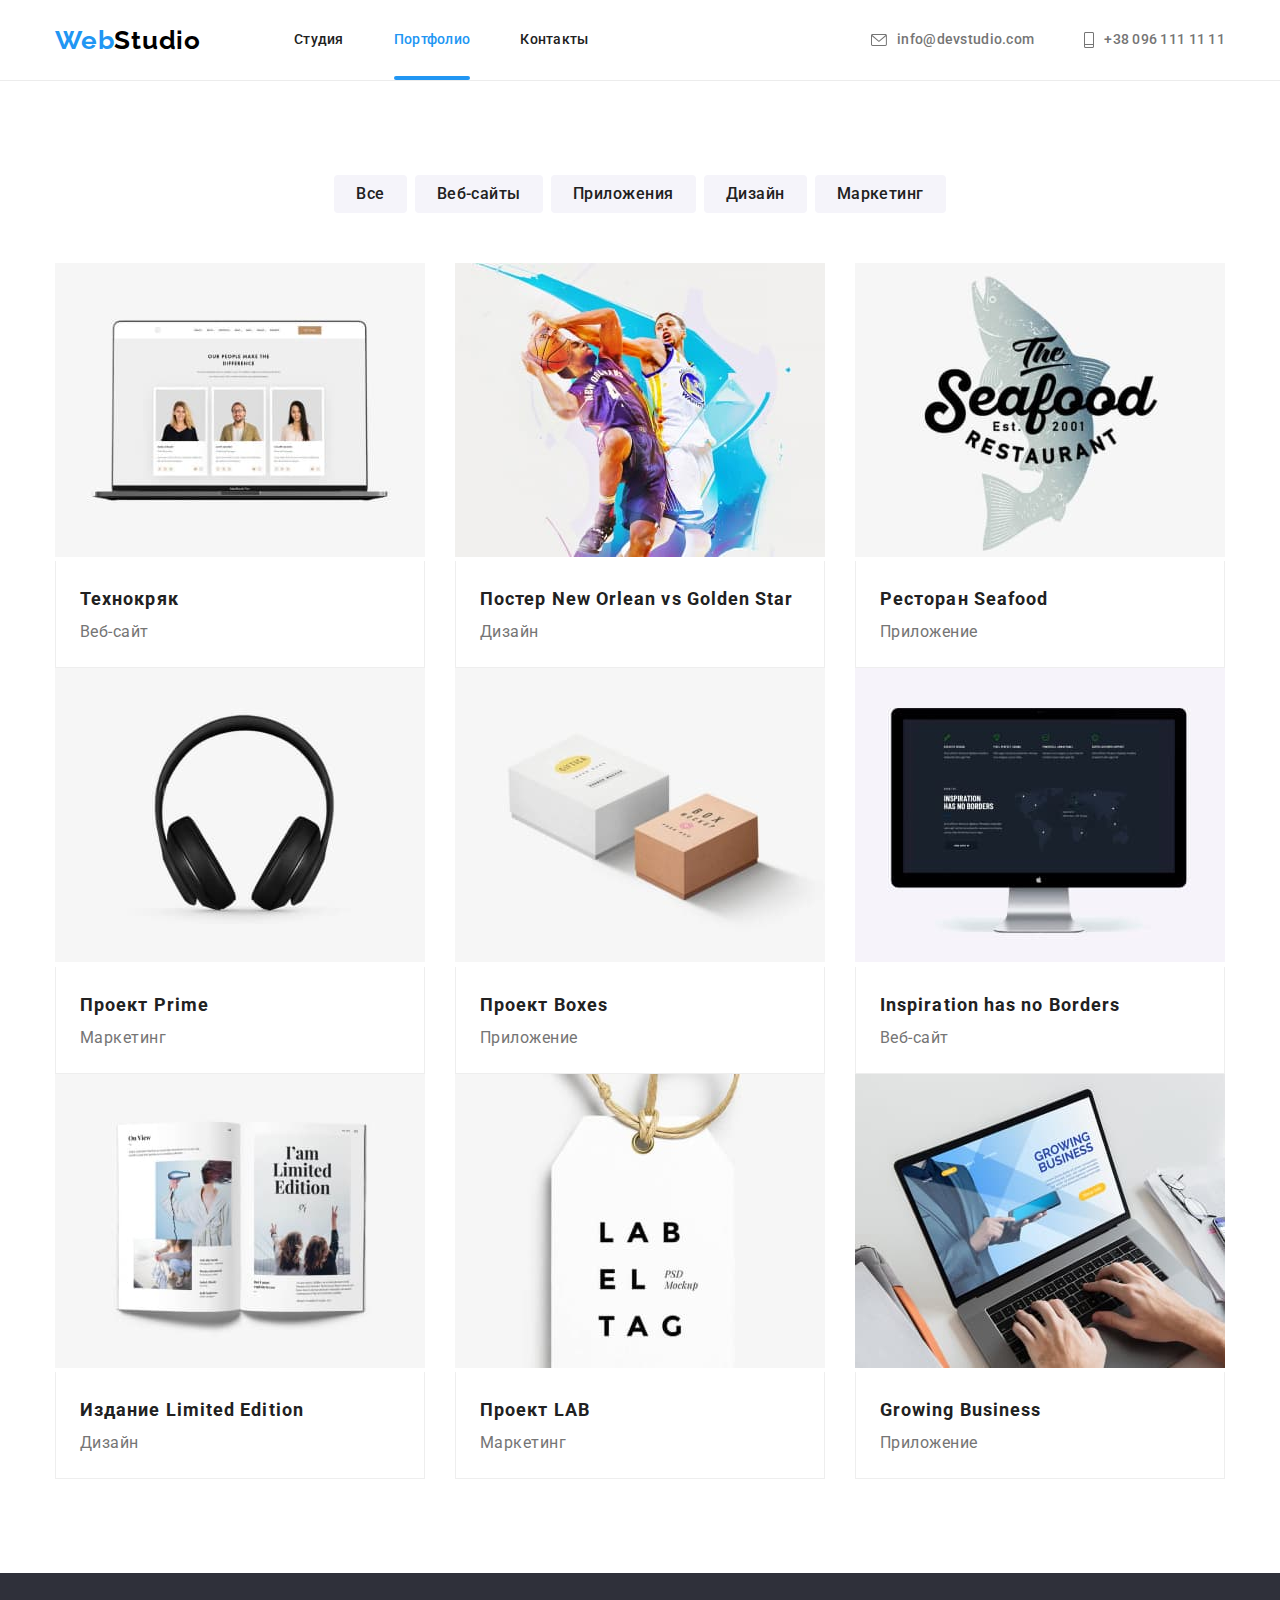
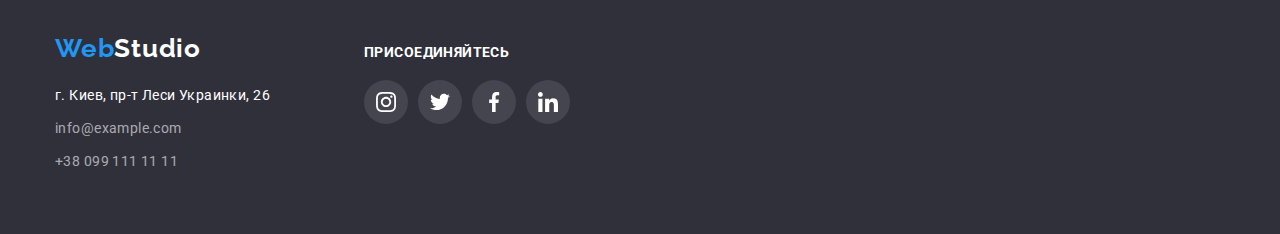
==== portfolio.html @ 43a9c8e9 "Основные файлы и подчеркивание" ====
<!DOCTYPE html>
<html lang="en">
<head>
    <meta charset="UTF-8">
    <meta http-equiv="X-UA-Compatible" content="IE=edge">
    <meta name="viewport" content="width=device-width, initial-scale=1.0">
    <title>Document</title>
    <link rel="preconnect" href="https://fonts.googleapis.com">
    <link rel="preconnect" href="https://fonts.gstatic.com" crossorigin>
    <link
        href="https://fonts.googleapis.com/css2?family=Oleo+Script&family=Raleway:wght@700&family=Roboto:wght@400;500;700;900&family=Tangerine:wght@700&display=swap"
        rel="stylesheet">
    <link rel="stylesheet" href="https://cdnjs.cloudflare.com/ajax/libs/modern-normalize/1.1.0/modern-normalize.min.css">
    <link rel="stylesheet" href="./css/styles.css">
</head>
<body>
    <!-- -----------------------------Header------------------ -->
<header class="header">
    <div class="container site-nav">
        <a class="link logo" href=""><span class="accent">Web</span>Studio</a>
        <nav class="header-navigation">
            <ul class="list navigation-list">
                <li class="navigation-item"><a class="link navigation" href="./index.html"
                        rel="noopener noreferrer">Студия</a></li>
                <li class="navigation-item currentli"><a class="link navigation current" href="./portfolio.html"
                        rel="noopener noreferrer">Портфолио</a></li>
                <li class="navigation-item"><a class="link navigation" href="" rel="noopener noreferrer">Контакты</a>
                </li>
            </ul>
        </nav>
        <ul class="list contact">
            <li class="contact-item mail"><a class="link contact" href="mailto:info@devstudio.com"><svg
                        class="header-mail-icon">
                        <use href="./images/icons.svg#icon-mail"></use>
                    </svg>info@devstudio.com</a></li>
            <li class="contact-item phone"><a class="link contact" href="tel:+380961111111"><svg
                        class="header-phone-icon">
                        <use href="./images/icons.svg#icon-tel"></use>
                    </svg>+38 096 111 11 11</a></li>
        </ul>
    </div>

</header>
<!-- ------------------------------------Main---------------------- -->
    <main>
<!-- ------------------------------------filter---------------------- -->
        <section class="section filter">
            <div class="container filter">
            <h2 class="hidden-heading">filter</h2>
            <ul class="list filter">
              <li class="filter-item"><button class="filter-btn" type="button">Все</button></li>
              <li class="filter-item"><button class="filter-btn" type="button">Веб-сайты</button></li>
              <li class="filter-item"><button class="filter-btn" type="button">Приложения</button></li>
              <li class="filter-item"><button class="filter-btn" type="button">Дизайн</button></li>
              <li class="filter-item"><button class="filter-btn" type="button">Маркетинг</button></li>
            </ul>
                <ul class="list example">
                <li class="example-item">
                    <img src="./images/port1m.jpg" alt="сайт технокряк" width="370" height="294">
                    <div class="example-description">
                    <h3 class="title-example">Технокряк</h3>
                    <p class="text-example" >Веб-сайт</p>
                    </div>
                </li>
                <li class="example-item"><img src="./images/port2m.jpg" alt="дизайн постера New Orlean vs Golden Star" width="370" height="294">
                    <div class="example-description">
                    <h3 class="title-example">Постер New Orlean vs Golden Star</h3>
                    <p class="text-example" >Дизайн</p>
                    </div>
                </li>
                <li class="example-item">
                    <img src="./images/port3m.jpg" alt="приложение ресторана Seafood" width="370" height="294">
                    <div class="example-description">
                    <h3 class="title-example">Ресторан Seafood</h3>
                    <p class="text-example" >Приложение</p>
                    </div>
                </li>
                <li class="example-item">
                    <img src="./images/port4m.jpg" alt="Маркетинг проекта Prime" width="370" height="294">
                    <div class="example-description">
                    <h3 class="title-example">Проект Prime</h3>
                    <p class="text-example" >Маркетинг</p>
                    </div>
                </li>
                <li class="example-item">
                    <img src="./images/port5m.jpg" alt="Приложение проект Boxes" width="370" height="294">
                    <div class="example-description">
                    <h3 class="title-example">Проект Boxes</h3>
                    <p class="text-example" >Приложение</p>
                    </div>
                </li>
                <li class="example-item">
                    <img src="./images/port6m.jpg" alt="Веб-сайт Inspiration has no Borders" width="370" height="294">
                    <div class="example-description">
                    <h3 class="title-example">Inspiration has no Borders</h3>
                    <p class="text-example" >Веб-сайт</p>
                    </div>
                </li>
                <li class="example-item">
                    <img src="./images/port7m.jpg" alt="Дизайн издания Limited Edition" width="370" height="294">
                    <div class="example-description">
                    <h3 class="title-example">Издание Limited Edition</h3>
                    <p class="text-example" >Дизайн</p>
                    </div>
                </li>
                <li class="example-item">
                    <img src="./images/port8m.jpg" alt="Маркетинг проекта LAB" width="370" height="294">
                    <div class="example-description">
                    <h3 class="title-example">Проект LAB</h3>
                    <p class="text-example" >Маркетинг</p>
                    </div>
                </li>
                <li class="example-item">
                    <img src="./images/port9m.jpg" alt="Приложение Growing Business" width="370" height="294">
                    <div class="example-description">
                    <h3 class="title-example">Growing Business</h3>
                    <p class="text-example" >Приложение</p>
                    </div>
                </li>
            </ul>
            </div>
        </section>

    </main>
    <!-- ----------------------------footer----------------------------- -->
    <footer class="footer-all">
        <div class="container footer">
            <div class="container-footer">
                <a class="link logo" href=""><span class="accent">Web</span><span class="logowite">Studio</span></a>
                <address>
                    <p class="adress">
                        г. Киев, пр-т Леси Украинки, 26
                    </p>
                    <ul class="list-footer">
                        <li class="footerli"><a class="link footer-contact mail"
                                href="mailto:info@example.com">info@example.com</a></li>
                        <li class="footerli"><a class="link footer-contact tel" href="tel:+380991111111">+38 099 111 11
                                11</a></li>
                    </ul>
                </address>
            </div>
            <!-- ----------------------join----------------------------- -->
            <div class="join">
                <p class="join-headers">присоединяйтесь</p>
    
                <ul class="social-list">
                    <li class="social-items">
                        <a class="social-links footer" href="">
                            <svg class="social-icon footer" width=20 height=20>
                                <use href="./images/icons.svg#icon-instagram"></use>
                            </svg>
                        </a>
                    </li>
                    <li class="social-items">
                        <a class="social-links footer" href="">
                            <svg class="social-icon footer" width=20 height=20>
                                <use href="./images/icons.svg#icon-twitter">
    
                                </use>
                            </svg>
                        </a>
                    </li>
                    <li class="social-items">
                        <a class="social-links footer" href="">
                            <svg class="social-icon footer" width=20 height=20>
                                <use href="./images/icons.svg#icon-facebook">
    
                                </use>
                            </svg>
                        </a>
                    </li>
                    <li class="social-items">
                        <a class="social-links footer" href="">
                            <svg class="social-icon footer" width=20 height=20>
                                <use href="./images/icons.svg#icon-linkedin">
    
                                </use>
                            </svg>
                        </a>
                    </li>
                </ul>
            </div>
    
        </div>
    </footer>
</body>
</html>
---- css/styles.css ----
/* шрифты
Raleway 700
Oleo Script 400
Roboto 500
Roboto 900
Roboto 700
Roboto 400*/

:root {
  --main-title-color: #ffffff;
  --second-title-color: #212121;
  --main-text-color: #757575;
  --main-logo-color: #2196f3;
  --second-logo-color: #000000;
  --main-btn-color: #212121;
  --second-btn-color: #ffffff;
  --main-headertext-color: #212121;
  --second-headertext-color: #757575;
  --third-headertext-color: #2196f3;
  --main-footertext-color: #ffffff;
  --second-footertext-color: rgba(255, 255, 255, 0.6);
  --third-logo-color: #ffffff;
  --third-footertext-color: #2196f3;
  --firs-icon-color: #afb1b8;
}
ul {
  list-style: none;
  padding: 0;
}
h1,
h2,
h3,
h4,
h5,
h6,
p,
ul {
  margin: 0;
  padding-inline-start: 0;
}

body {
  font-family: Roboto, sans-serif;
  color: #757575;
  background: #ffffff;
}

button {
  padding: 0;
  border: 0;
}

.container {
  width: 1200px;
  padding-left: 15px;
  padding-right: 15px;
  margin: 0 auto;
}
.list {
  list-style: none;
}
.link {
  text-decoration: none;
}
.section {
  padding-top: 94px;
  padding-bottom: 94px;
}

/* -------------------header------------------------- */
/* Header logo */
.header {
  border-bottom: 1px solid #ececec;
}

.site-nav {
  display: flex;
  align-items: center;
}
.logo {
  font-family: Raleway, sans-serif;
  font-weight: 700;
  font-size: 26px;
  line-height: 1.19;
  letter-spacing: 0.03em;
  color: var(--second-logo-color);
  margin-right: 93px;
  display: block;
}
.accent {
  color: var(--main-logo-color);
}
/* Header NAV */
.navigation-list {
  display: flex;
}
.navigation-list .navigation-item:not(:last-child) {
  margin-right: 50px;
}

.navigation {
  font-weight: 500;
  font-size: 14px;
  line-height: 1.14;
  letter-spacing: 0.02em;
  color: var(--main-headertext-color);
  display: block;
}
.current {
  color: var(--main-logo-color);
}
.currentli {
  display: flex;
  position: relative;
}
.currentli::after {
  content: '';
  width: 100%;
  height: 4px;
  border-radius: 2px;

  background: #2196f3;

  position: absolute;
  bottom: 0;
  left: 0;
}

.link.navigation {
  padding-top: 32px;
  padding-bottom: 32px;
  display: block;
}
.link.navigation:hover,
.link.navigation:focus {
  color: var(--third-headertext-color);
}
.link.navigation {
  display: block;
}

/* Header contact */
.list.contact {
  display: flex;
  margin-left: auto;
}
.header-mail-icon {
  width: 16px;
  height: 12px;
  margin-right: 10px;
  fill: currentColor;
}

.header-phone-icon {
  width: 10px;
  height: 16px;
  margin-right: 10px;
  fill: currentColor;
}

.link.contact {
  font-weight: 500;
  font-size: 14px;
  line-height: 1.14;
  letter-spacing: 0.02em;
  color: var(--main-text-color);
  display: flex;
  align-items: center;
  padding-top: 32px;
  padding-bottom: 32px;
}
.list.contact .contact-item:not(:last-child) {
  margin-right: 50px;
}

.link.contact:hover,
.link.contact:focus {
  color: var(--third-headertext-color);
}

.contact-item {
  display: block;
}

/* -------------------------------main------------------------------------ */
/* -------------------------------hero */
.hero {
  background: #2f303a;
  padding-bottom: 200px;
  padding-top: 200px;
  max-width: 1600px;
  height: 600px;
  margin-left: auto;
  margin-right: auto;

  background-image: linear-gradient(to right, rgba(47, 48, 58, 0.4), rgba(47, 48, 58, 0.4)),
    url(../images/ImgBG.jpg);
  background-repeat: no-repeat;
  background-size: cover;
  background-position: center;
}

.hero-text {
  font-style: normal;
  font-weight: 900;
  font-size: 44px;
  line-height: 1.36;
  text-align: center;
  letter-spacing: 0.06em;
  text-transform: uppercase;
  color: #ffffff;

  width: 696px;
  margin-bottom: 30px;
  margin-left: auto;
  margin-right: auto;
}
.hero-btn {
  font-weight: 700;
  background: #2196f3;
  font-size: 16px;
  line-height: 1.87;
  letter-spacing: 0.06em;
  color: var(--second-btn-color);
  cursor: pointer;
  border-radius: 4px;
  box-shadow: 0px 4px 4px rgba(0, 0, 0, 0.15);
  display: block;
  padding: 10px 32px;

  margin-left: auto;
  margin-right: auto;
}

.hero-btn:hover,
.hero-btn:focus {
  background: #188ce8;
}

/* ------------------------------advantages */

.hidden-heading {
  position: absolute;
  width: 1px;
  height: 1px;
  margin: -1px;
  padding: 0;
  overflow: hidden;
  border: 0;
  clip: rect(0 0 0 0);
}

.list.advantages {
  display: flex;
}
.iconbox-advantages {
  display: flex;
  align-items: center;
  justify-content: center;
  width: 270px;
  height: 120px;
  margin-bottom: 30px;
}
.icon-advantages {
  width: 70px;
  height: 70px;
}

.item-advantages:not(:last-child) {
  margin-right: 30px;
}

.title-advantages {
  font-weight: 700;
  font-size: 14px;
  line-height: 1.14;
  letter-spacing: 0.03em;
  text-transform: uppercase;
  color: var(--second-title-color);

  display: block;
  margin-bottom: 10px;
  width: 270px;
}
.text-advantages {
  font-size: 14px;
  line-height: 1.71;
  letter-spacing: 0.03em;

  display: block;
  width: 270px;
}

/* -------------------------------------------what do we do ------------*/
.section.we-do {
  padding-top: 0px;
}
.we-do-title {
  font-weight: 700;
  font-size: 36px;
  line-height: 1.17;
  letter-spacing: 0.03em;
  color: var(--second-title-color);

  margin-bottom: 50px;
  text-align: center;
}
.list.we-do {
  display: flex;
  justify-content: space-between;
}
/* -----------------------------------------------our team ---------------- */
.our-team {
  background: #f5f4fa;
}
.title-our-team {
  font-weight: 700;
  font-size: 36px;
  line-height: 1.17;
  letter-spacing: 0.03em;
  color: var(--second-title-color);

  text-align: center;
  margin-bottom: 50px;
}
.list.our-team {
  display: flex;
  justify-content: space-between;
}

.team-item {
  background: #ffffff;
  box-shadow: 0px 1px 3px rgba(0, 0, 0, 0.12), 0px 1px 1px rgba(0, 0, 0, 0.14),
    0px 2px 1px rgba(0, 0, 0, 0.2);
  border-radius: 0px 0px 4px 4px;
}

.comand-description {
  padding-top: 30px;
  padding-bottom: 30px;
}

.name-foto {
  font-weight: 500;
  font-size: 16px;
  line-height: 1.19;
  letter-spacing: 0.03em;
  color: var(--second-title-color);

  text-align: center;
  margin-bottom: 10px;
}
.our-team-position {
  font-size: 16px;
  line-height: 1.19;
  letter-spacing: 0.03em;
  text-align: center;
  margin-bottom: 16px;
}
.social-list {
  display: flex;
  justify-content: center;
  align-items: center;
}
.social-items {
  width: 44px;
  height: 44px;
}
.social-links {
  width: 100%;
  height: 100%;
  border-radius: 50%;
  display: flex;
  justify-content: center;
  align-items: center;
  color: #afb1b8;
}
.social-items:not(:last-child) {
  margin-right: 10px;
}
.social-icon {
  fill: currentColor;
}
.social-links:hover,
.social-links:focus {
  background-color: var(--main-logo-color);
  color: #ffffff;
}

/* ------------------------------clients----------------------------------- */
.clients-title {
  font-weight: 700;
  font-size: 36px;
  line-height: 1.17;
  letter-spacing: 0.03em;
  color: var(--second-title-color);

  margin-bottom: 50px;
  text-align: center;
}
.client-list {
  display: flex;
  justify-content: space-between;
}
.client-item {
  border-radius: 4px;
  width: 170px;
  height: 92px;
  display: flex;
  align-items: center;
  justify-content: center;
}
.client-link {
  border: 1px solid #afb1b8;
  box-sizing: border-box;
  display: flex;
  align-items: center;
  justify-content: center;
  width: 100%;
  height: 100%;
  color: #afb1b8;
}

.client-icon {
  fill: currentColor;
}

.client-link:focus,
.client-link:hover {
  border-color: var(--main-logo-color);
  color: #2196f3;
}

/* ------------------------------footer------------------------------------ */
.footer-all {
  background: #2f303a;
  padding-top: 60px;
  padding-bottom: 60px;
}
.container-footer {
  margin-right: 70px;
}

.link.logo {
  display: block;
}
.logowite {
  color: var(--third-logo-color);
}

.adress {
  font-style: normal;
  font-size: 14px;
  line-height: 1.71;
  letter-spacing: 0.03em;
  color: var(--main-footertext-color);
  margin-bottom: 9px;
  margin-top: 20px;
}
.link.footer-contact {
  font-style: normal;
  font-size: 14px;
  line-height: 1.71;
  letter-spacing: 0.03em;
  color: rgba(255, 255, 255, 0.6);
}
.footerli:not(:last-child) {
  margin-bottom: 9px;
}

.link.footer-contact:hover,
.link.footer-contact:focus {
  color: var(--third-footertext-color);
}

/* ---------------------------join---------------------------- */
.container.footer {
  display: flex;
  align-items: baseline;
}

.join-headers {
  font-family: Roboto;
  font-style: normal;
  font-weight: bold;
  font-size: 14px;
  line-height: 16px;
  letter-spacing: 0.03em;
  text-transform: uppercase;

  margin-bottom: 20px;
  width: 145px;
  height: 16px;

  color: #ffffff;
}
.social-icon.footer {
  fill: #ffffff;
}
.social-links.footer {
  background-color: rgba(255, 255, 255, 0.1);
}
.social-links.footer:hover,
.social-links.footer:focus {
  background-color: var(--third-footertext-color);
}

/* ---------------------------Portfolio---------------------- */
/* ---------------------------filter -------------------------*/

/* ---------------------------list filter example */

.list.filter {
  display: flex;
  background: #ffffff;
  justify-content: center;
  margin-bottom: 50px;
}
.filter-item:not(:last-child) {
  margin-right: 8px;
}

.filter-item {
  border-radius: 4px;
}

.filter-btn {
  font-weight: 500;
  font-size: 16px;
  line-height: 1.62;
  letter-spacing: 0.03em;
  color: var(--main-btn-color);
  background: #f5f4fa;
  cursor: pointer;
  border-radius: 4px;

  padding: 6px 22px;
}
.filter-btn:hover,
.filter-btn:focus {
  background: #2196f3;
  border-radius: 4px;
  box-shadow: 0px 3px 1px rgba(0, 0, 0, 0.1), 0px 1px 2px rgba(0, 0, 0, 0.08),
    0px 2px 2px rgba(0, 0, 0, 0.12);
}

/* ---------------------------------example */

.list.example {
  display: flex;
  flex-wrap: wrap;
}

.example-item {
  margin-right: 30px;
}
.example-description {
  border-bottom: 1px solid #eeeeee;
  border-left: 1px solid #eeeeee;
  border-right: 1px solid #eeeeee;
  padding: 20px 24px 20px 24px;
}

.example-item:nth-child(3n) {
  margin-right: 0px;
}

.title-example {
  font-weight: 700;
  font-size: 18px;
  line-height: 2;
  letter-spacing: 0.06em;
  color: var(--second-title-color);
}

.text-example {
  font-size: 16px;
  line-height: 1.87;
  letter-spacing: 0.03em;
}
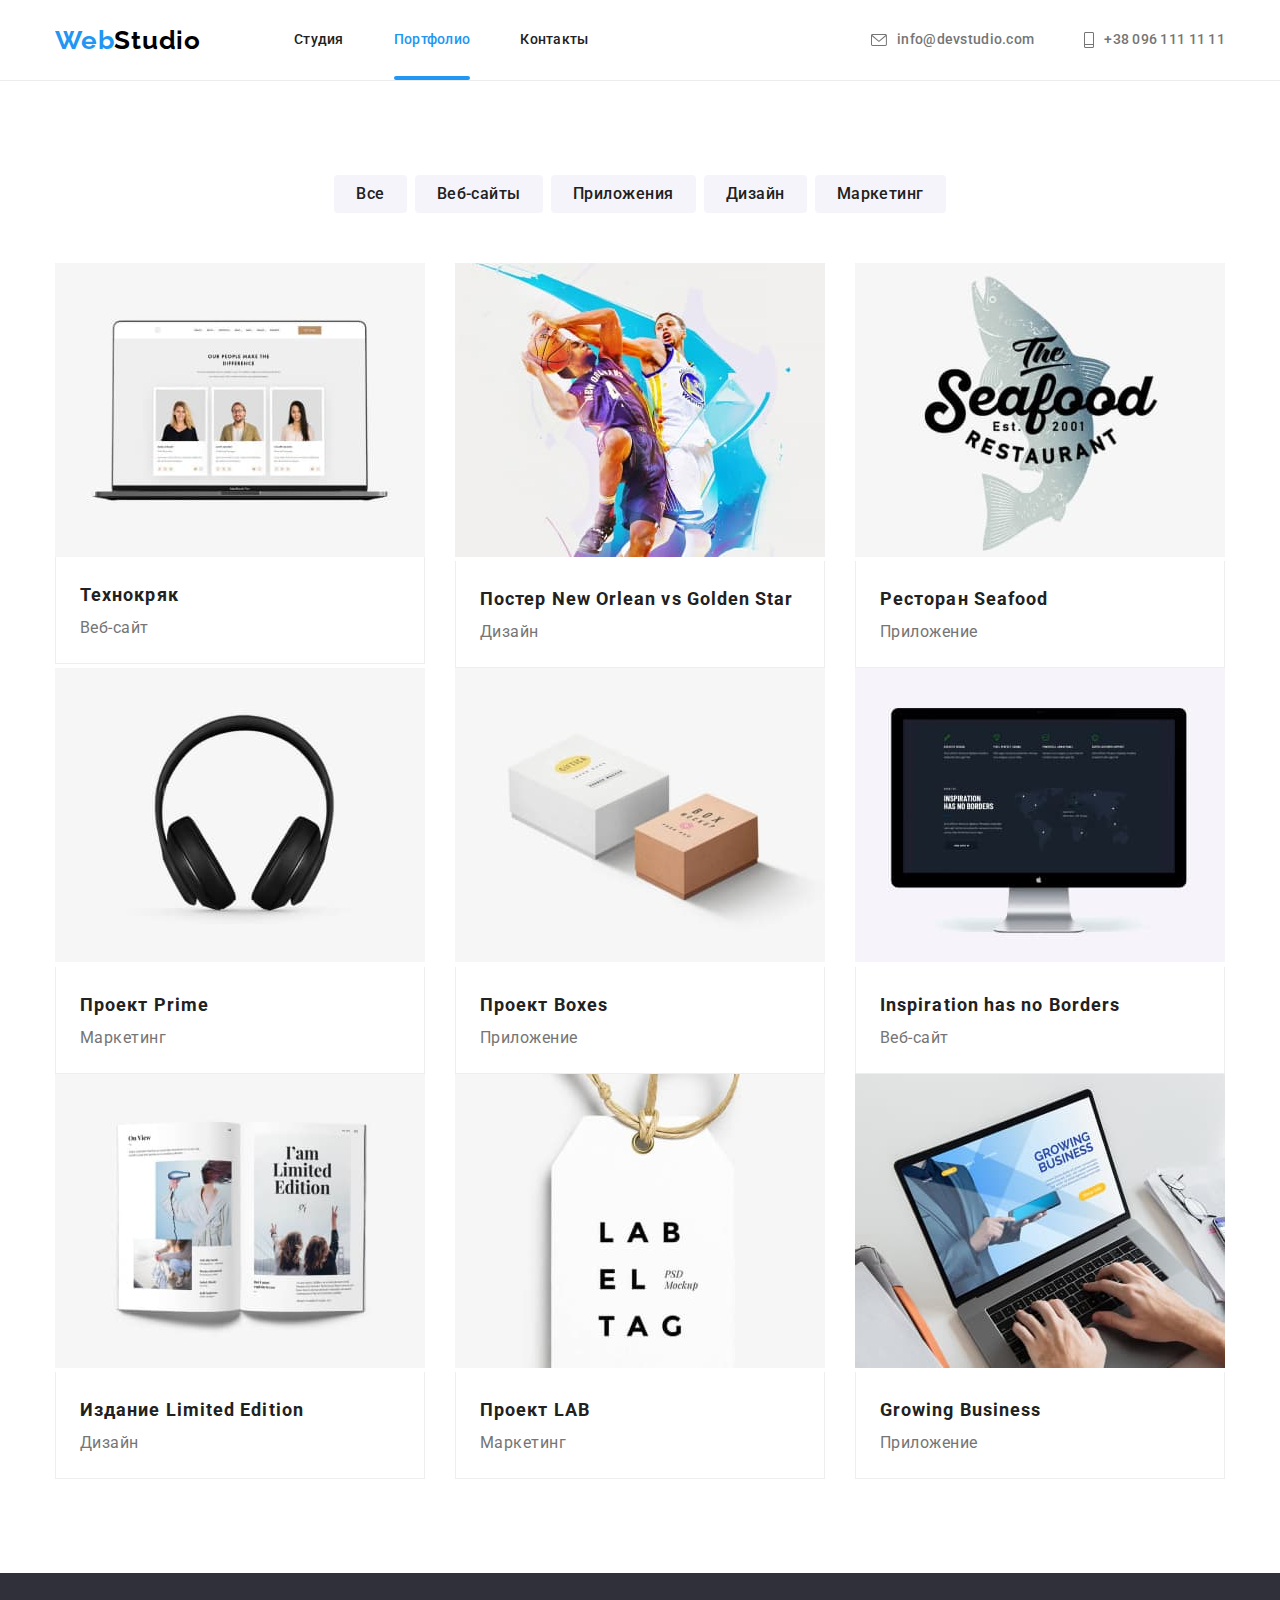
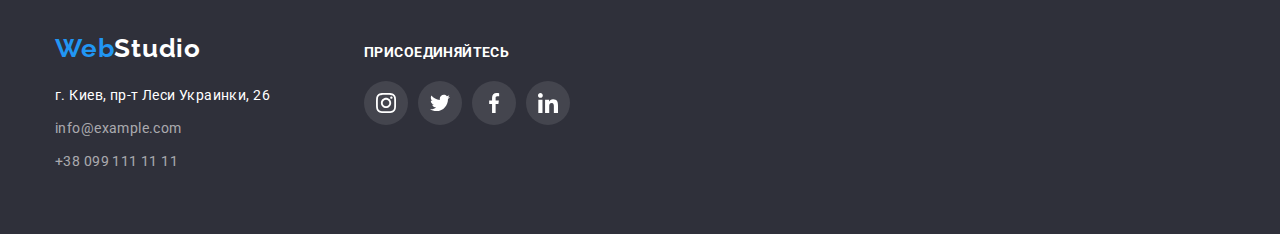
==== commit 87a075f3: "технокряк оверлей снизу заезд" ====
--- a/portfolio.html
+++ b/portfolio.html
@@ -56,7 +56,11 @@
             </ul>
                 <ul class="list example">
                 <li class="example-item">
-                    <img src="./images/port1m.jpg" alt="сайт технокряк" width="370" height="294">
+                    <div class="example-img"> <img src="./images/port1m.jpg" alt="сайт технокряк" width="370" height="294"> 
+                    <div class="example-overlay">
+                        <div class="example-overlay-text">Технокряк это современная площадка распространения коронавируса. Компании используют эту платформу для цифрового
+                        шпионажа и атак на защищённые сервера конкурентов.</div>
+                    </div></div>
                     <div class="example-description">
                     <h3 class="title-example">Технокряк</h3>
                     <p class="text-example" >Веб-сайт</p>
--- a/css/styles.css
+++ b/css/styles.css
@@ -309,6 +309,34 @@
   display: flex;
   justify-content: space-between;
 }
+.wedo-link {
+  position: relative;
+  display: flex;
+}
+.wedo-box {
+  display: flex;
+  position: absolute;
+  width: 100%;
+  height: 70px;
+  background: rgba(47, 48, 58, 0.8);
+  left: 0;
+  bottom: 0;
+  justify-content: center;
+  align-items: center;
+}
+.wedo-boxtitle {
+  font-family: Roboto;
+  font-style: normal;
+  font-weight: bold;
+  font-size: 14px;
+  line-height: 1.14;
+  text-align: center;
+  letter-spacing: 0.03em;
+  text-transform: uppercase;
+
+  color: #ffffff;
+}
+
 /* -----------------------------------------------our team ---------------- */
 .our-team {
   background: #f5f4fa;
@@ -484,7 +512,7 @@
   font-style: normal;
   font-weight: bold;
   font-size: 14px;
-  line-height: 16px;
+  line-height: 1.14;
   letter-spacing: 0.03em;
   text-transform: uppercase;
 
@@ -553,7 +581,51 @@
 
 .example-item {
   margin-right: 30px;
-}
+  transition: box-shadow 250ms cubic-bezier(0.4, 0, 0.2, 1);
+}
+.example-img {
+  display: flex;
+  position: relative;
+  overflow: hidden;
+}
+
+.example-overlay {
+  display: flex;
+  position: absolute;
+  top: 0;
+  left: 0;
+  width: 100%;
+  height: 100%;
+  background: rgba(33, 150, 243, 0.9);
+  /* opacity: 0; */
+  /* transition: opacity 250ms cubic-bezier(0.4, 0, 0.2, 1); */
+  transform: translateY(101%);
+  transition: transform 250ms cubic-bezier(0.4, 0, 0.2, 1);
+}
+
+.example-item:hover .example-overlay {
+  /* opacity: 1; */
+  transform: translateY(0%);
+}
+.example-item:hover {
+  box-shadow: 0px 1px 1px rgba(0, 0, 0, 0.12), 0px 4px 4px rgba(0, 0, 0, 0.06),
+    1px 4px 6px rgba(0, 0, 0, 0.16);
+}
+
+.example-overlay-text {
+  padding: 63px 24px 63px 24px;
+
+  font-family: Roboto;
+  font-style: normal;
+  font-weight: normal;
+  font-size: 18px;
+  line-height: 1.56;
+
+  letter-spacing: 0.03em;
+
+  color: #ffffff;
+}
+
 .example-description {
   border-bottom: 1px solid #eeeeee;
   border-left: 1px solid #eeeeee;
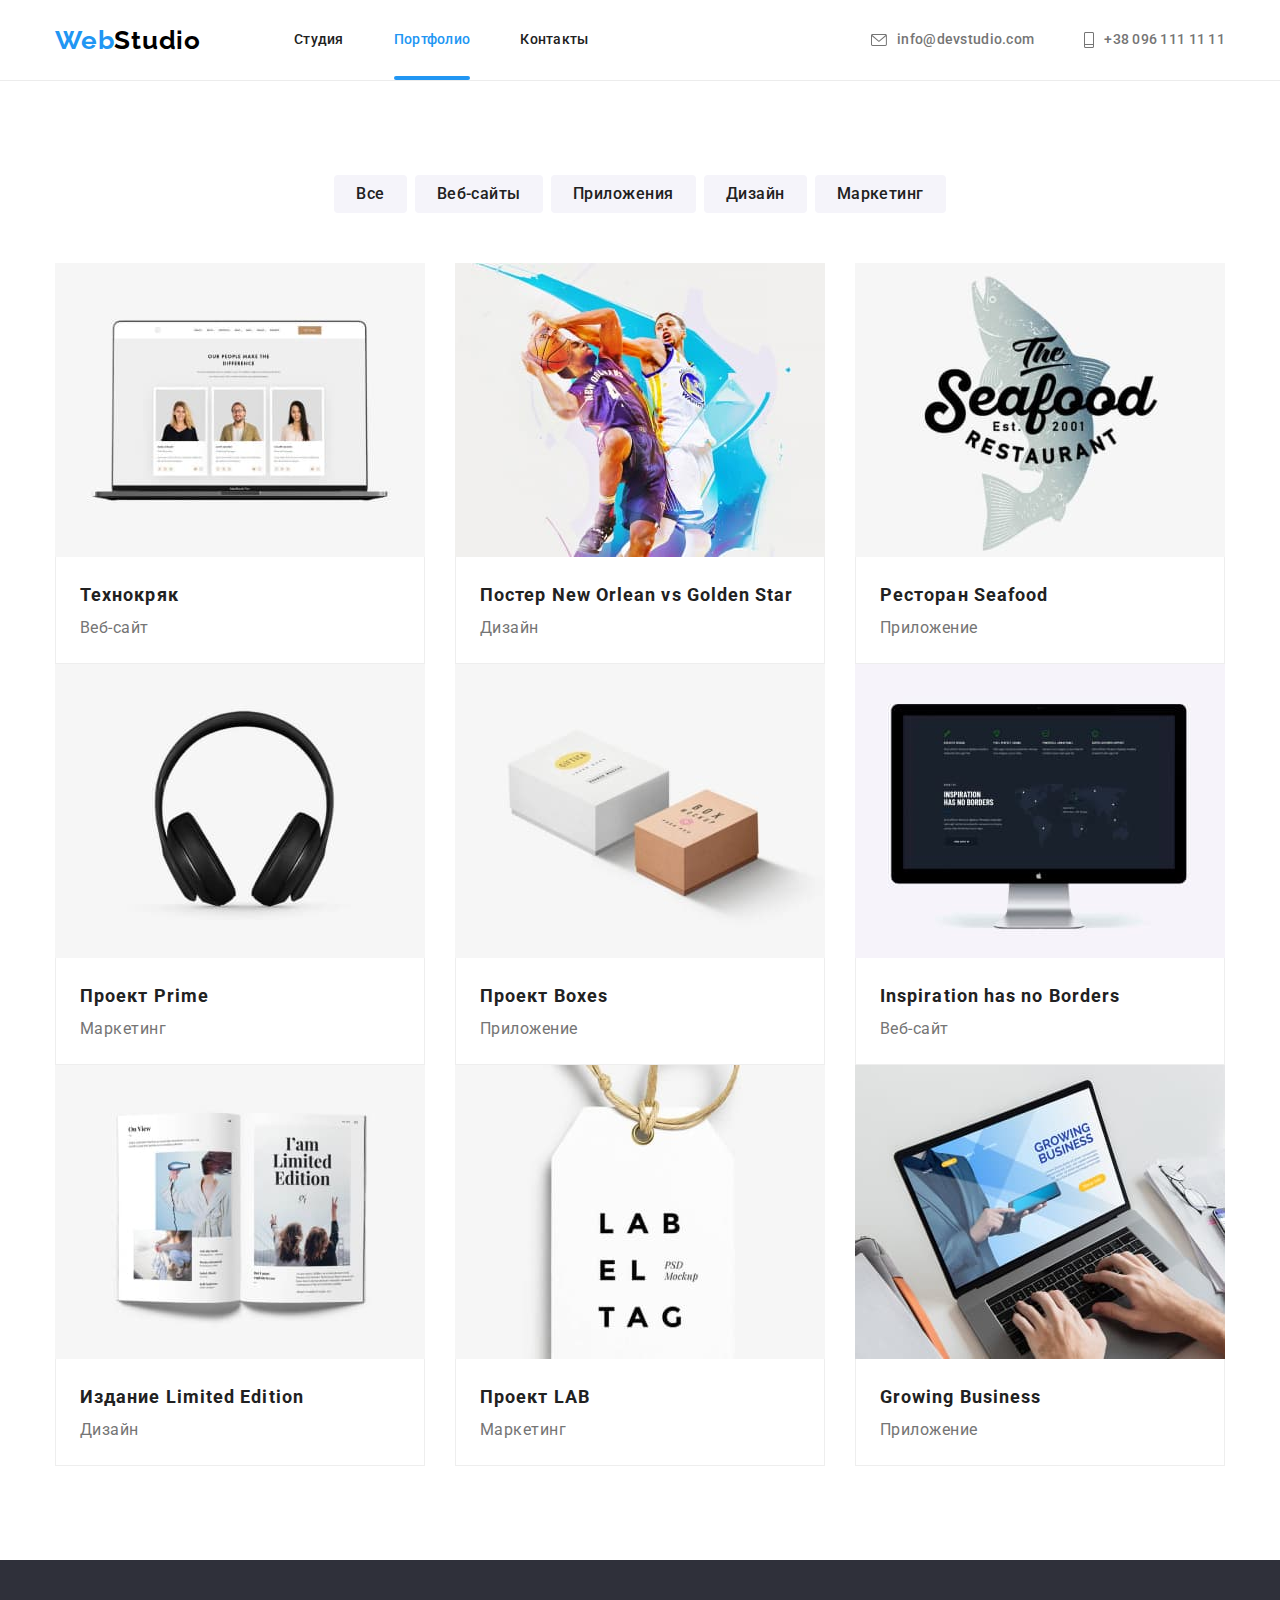
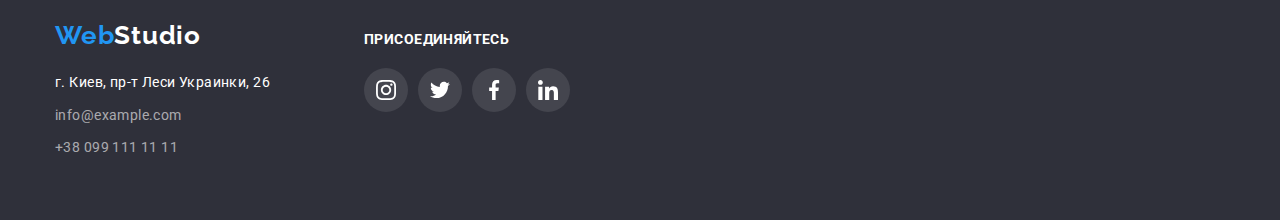
==== commit 8aa31099: "портфолио сделал на все карточки ховер" ====
--- a/portfolio.html
+++ b/portfolio.html
@@ -66,56 +66,89 @@
                     <p class="text-example" >Веб-сайт</p>
                     </div>
                 </li>
-                <li class="example-item"><img src="./images/port2m.jpg" alt="дизайн постера New Orlean vs Golden Star" width="370" height="294">
+                <li class="example-item">
+                    <div class="example-img"> <img src="./images/port2m.jpg" alt="дизайн постера New Orlean vs Golden Star" width="370" height="294">
+                    <div class="example-overlay">
+                        <div class="example-overlay-text">Технокряк это современная площадка распространения коронавируса. Компании используют эту платформу для цифрового шпионажа и атак на защищённые сервера конкурентов.</div>
+                    </div>
+                    </div>
                     <div class="example-description">
                     <h3 class="title-example">Постер New Orlean vs Golden Star</h3>
                     <p class="text-example" >Дизайн</p>
                     </div>
                 </li>
                 <li class="example-item">
-                    <img src="./images/port3m.jpg" alt="приложение ресторана Seafood" width="370" height="294">
+                    <div class="example-img"><img src="./images/port3m.jpg" alt="приложение ресторана Seafood" width="370" height="294">
+                    <div class="example-overlay">
+                        <div class="example-overlay-text">Технокряк это современная площадка распространения коронавируса. Компании используют эту платформу для цифрового шпионажа и атак на защищённые сервера конкурентов.</div>
+                    </div>
+                    </div>
                     <div class="example-description">
                     <h3 class="title-example">Ресторан Seafood</h3>
                     <p class="text-example" >Приложение</p>
                     </div>
                 </li>
                 <li class="example-item">
-                    <img src="./images/port4m.jpg" alt="Маркетинг проекта Prime" width="370" height="294">
+                    <div class="example-img"><img src="./images/port4m.jpg" alt="Маркетинг проекта Prime" width="370" height="294">
+                    <div class="example-overlay">
+                        <div class="example-overlay-text">Технокряк это современная площадка распространения коронавируса. Компании используют эту платформу для цифрового шпионажа и атак на защищённые сервера конкурентов.</div>
+                    </div>
+                    </div>
                     <div class="example-description">
                     <h3 class="title-example">Проект Prime</h3>
                     <p class="text-example" >Маркетинг</p>
                     </div>
                 </li>
                 <li class="example-item">
-                    <img src="./images/port5m.jpg" alt="Приложение проект Boxes" width="370" height="294">
+                    <div class="example-img"><img src="./images/port5m.jpg" alt="Приложение проект Boxes" width="370" height="294">
+                    <div class="example-overlay">
+                        <div class="example-overlay-text">Технокряк это современная площадка распространения коронавируса. Компании используют эту платформу для цифрового шпионажа и атак на защищённые сервера конкурентов.</div>
+                    </div>
+                    </div>
                     <div class="example-description">
                     <h3 class="title-example">Проект Boxes</h3>
                     <p class="text-example" >Приложение</p>
                     </div>
                 </li>
                 <li class="example-item">
-                    <img src="./images/port6m.jpg" alt="Веб-сайт Inspiration has no Borders" width="370" height="294">
+                    <div class="example-img"><img src="./images/port6m.jpg" alt="Веб-сайт Inspiration has no Borders" width="370" height="294">
+                    <div class="example-overlay">
+                        <div class="example-overlay-text">Технокряк это современная площадка распространения коронавируса. Компании используют эту платформу для цифрового шпионажа и атак на защищённые сервера конкурентов.</div>
+                    </div>
+                    </div>
                     <div class="example-description">
                     <h3 class="title-example">Inspiration has no Borders</h3>
                     <p class="text-example" >Веб-сайт</p>
                     </div>
                 </li>
                 <li class="example-item">
-                    <img src="./images/port7m.jpg" alt="Дизайн издания Limited Edition" width="370" height="294">
+                    <div class="example-img"><img src="./images/port7m.jpg" alt="Дизайн издания Limited Edition" width="370" height="294">
+                    <div class="example-overlay">
+                        <div class="example-overlay-text">Технокряк это современная площадка распространения коронавируса. Компании используют эту платформу для цифрового шпионажа и атак на защищённые сервера конкурентов.</div>
+                    </div>
+                    </div>
                     <div class="example-description">
                     <h3 class="title-example">Издание Limited Edition</h3>
                     <p class="text-example" >Дизайн</p>
                     </div>
                 </li>
                 <li class="example-item">
-                    <img src="./images/port8m.jpg" alt="Маркетинг проекта LAB" width="370" height="294">
+                    <div class="example-img"><img src="./images/port8m.jpg" alt="Маркетинг проекта LAB" width="370" height="294">
+                    <div class="example-overlay">
+                        <div class="example-overlay-text">Технокряк это современная площадка распространения коронавируса. Компании используют эту платформу для цифрового шпионажа и атак на защищённые сервера конкурентов.</div>
+                    </div>
+                    </div>
                     <div class="example-description">
                     <h3 class="title-example">Проект LAB</h3>
                     <p class="text-example" >Маркетинг</p>
                     </div>
                 </li>
                 <li class="example-item">
-                    <img src="./images/port9m.jpg" alt="Приложение Growing Business" width="370" height="294">
+                    <div class="example-img"><img src="./images/port9m.jpg" alt="Приложение Growing Business" width="370" height="294">
+                    <div class="example-overlay">
+                        <div class="example-overlay-text">Технокряк это современная площадка распространения коронавируса. Компании используют эту платформу для цифрового шпионажа и атак на защищённые сервера конкурентов.</div>
+                    </div>
+                    </div>
                     <div class="example-description">
                     <h3 class="title-example">Growing Business</h3>
                     <p class="text-example" >Приложение</p>
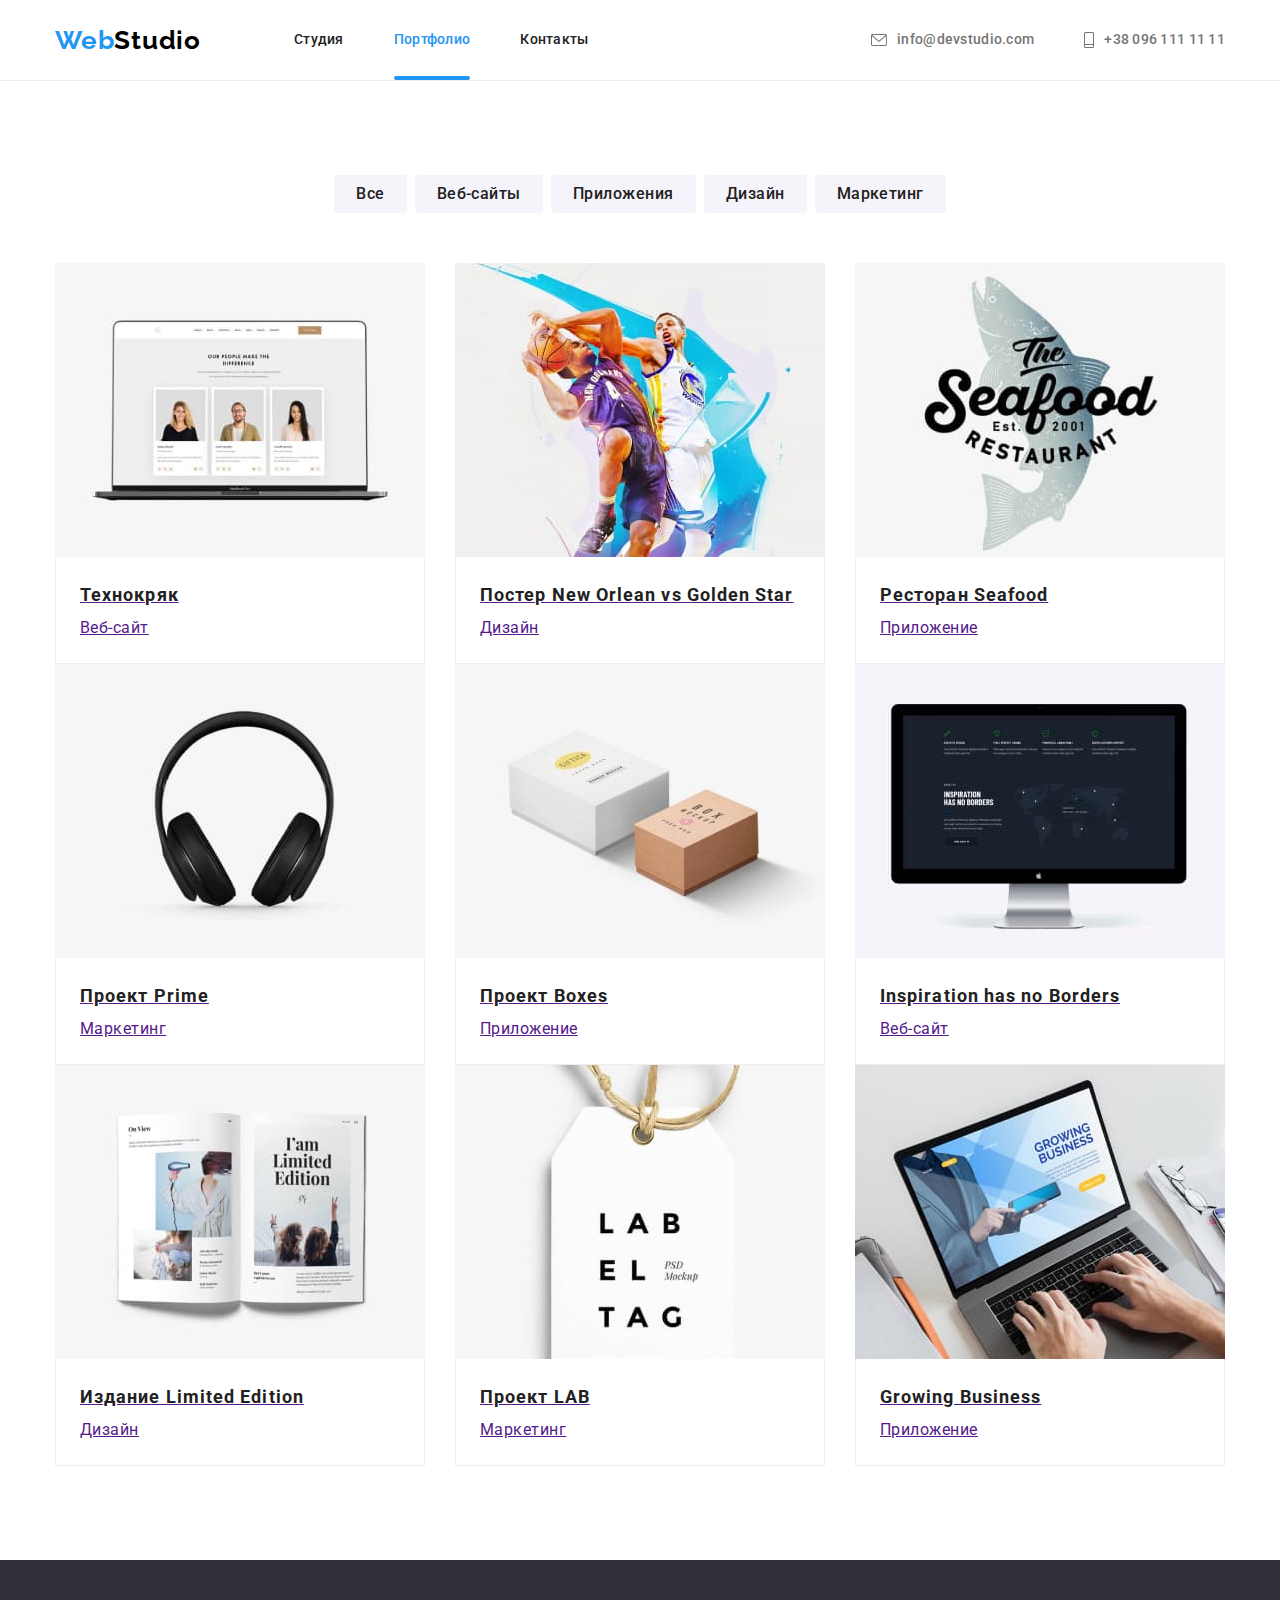
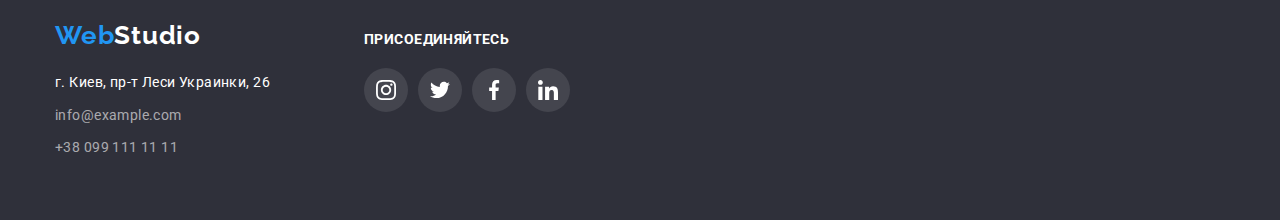
==== commit 90c9ac00: "исправил фокус в карточках" ====
--- a/portfolio.html
+++ b/portfolio.html
@@ -56,6 +56,7 @@
             </ul>
                 <ul class="list example">
                 <li class="example-item">
+                    <a class="link-example" href="">
                     <div class="example-img"> <img src="./images/port1m.jpg" alt="сайт технокряк" width="370" height="294"> 
                     <div class="example-overlay">
                         <div class="example-overlay-text">Технокряк это современная площадка распространения коронавируса. Компании используют эту платформу для цифрового
@@ -65,8 +66,10 @@
                     <h3 class="title-example">Технокряк</h3>
                     <p class="text-example" >Веб-сайт</p>
                     </div>
-                </li>
-                <li class="example-item">
+                    </a>
+                </li>
+                <li class="example-item">
+                    <a class="link-example" href="">
                     <div class="example-img"> <img src="./images/port2m.jpg" alt="дизайн постера New Orlean vs Golden Star" width="370" height="294">
                     <div class="example-overlay">
                         <div class="example-overlay-text">Технокряк это современная площадка распространения коронавируса. Компании используют эту платформу для цифрового шпионажа и атак на защищённые сервера конкурентов.</div>
@@ -76,8 +79,10 @@
                     <h3 class="title-example">Постер New Orlean vs Golden Star</h3>
                     <p class="text-example" >Дизайн</p>
                     </div>
-                </li>
-                <li class="example-item">
+                    </a>
+                </li>
+                <li class="example-item">
+                    <a class="link-example" href="">
                     <div class="example-img"><img src="./images/port3m.jpg" alt="приложение ресторана Seafood" width="370" height="294">
                     <div class="example-overlay">
                         <div class="example-overlay-text">Технокряк это современная площадка распространения коронавируса. Компании используют эту платформу для цифрового шпионажа и атак на защищённые сервера конкурентов.</div>
@@ -87,8 +92,10 @@
                     <h3 class="title-example">Ресторан Seafood</h3>
                     <p class="text-example" >Приложение</p>
                     </div>
-                </li>
-                <li class="example-item">
+                    </a>
+                </li>
+                <li class="example-item">
+                    <a class="link-example" href="">
                     <div class="example-img"><img src="./images/port4m.jpg" alt="Маркетинг проекта Prime" width="370" height="294">
                     <div class="example-overlay">
                         <div class="example-overlay-text">Технокряк это современная площадка распространения коронавируса. Компании используют эту платформу для цифрового шпионажа и атак на защищённые сервера конкурентов.</div>
@@ -98,8 +105,10 @@
                     <h3 class="title-example">Проект Prime</h3>
                     <p class="text-example" >Маркетинг</p>
                     </div>
-                </li>
-                <li class="example-item">
+                    </a>
+                </li>
+                <li class="example-item">
+                    <a class="link-example" href="">
                     <div class="example-img"><img src="./images/port5m.jpg" alt="Приложение проект Boxes" width="370" height="294">
                     <div class="example-overlay">
                         <div class="example-overlay-text">Технокряк это современная площадка распространения коронавируса. Компании используют эту платформу для цифрового шпионажа и атак на защищённые сервера конкурентов.</div>
@@ -109,8 +118,10 @@
                     <h3 class="title-example">Проект Boxes</h3>
                     <p class="text-example" >Приложение</p>
                     </div>
-                </li>
-                <li class="example-item">
+                    </a>
+                </li>
+                <li class="example-item">
+                    <a class="link-example" href="">
                     <div class="example-img"><img src="./images/port6m.jpg" alt="Веб-сайт Inspiration has no Borders" width="370" height="294">
                     <div class="example-overlay">
                         <div class="example-overlay-text">Технокряк это современная площадка распространения коронавируса. Компании используют эту платформу для цифрового шпионажа и атак на защищённые сервера конкурентов.</div>
@@ -120,8 +131,10 @@
                     <h3 class="title-example">Inspiration has no Borders</h3>
                     <p class="text-example" >Веб-сайт</p>
                     </div>
-                </li>
-                <li class="example-item">
+                    </a>
+                </li>
+                <li class="example-item">
+                    <a class="link-example" href="">
                     <div class="example-img"><img src="./images/port7m.jpg" alt="Дизайн издания Limited Edition" width="370" height="294">
                     <div class="example-overlay">
                         <div class="example-overlay-text">Технокряк это современная площадка распространения коронавируса. Компании используют эту платформу для цифрового шпионажа и атак на защищённые сервера конкурентов.</div>
@@ -131,8 +144,10 @@
                     <h3 class="title-example">Издание Limited Edition</h3>
                     <p class="text-example" >Дизайн</p>
                     </div>
-                </li>
-                <li class="example-item">
+                    </a>
+                </li>
+                <li class="example-item">
+                    <a class="link-example" href="">
                     <div class="example-img"><img src="./images/port8m.jpg" alt="Маркетинг проекта LAB" width="370" height="294">
                     <div class="example-overlay">
                         <div class="example-overlay-text">Технокряк это современная площадка распространения коронавируса. Компании используют эту платформу для цифрового шпионажа и атак на защищённые сервера конкурентов.</div>
@@ -142,8 +157,10 @@
                     <h3 class="title-example">Проект LAB</h3>
                     <p class="text-example" >Маркетинг</p>
                     </div>
-                </li>
-                <li class="example-item">
+                    </a>
+                </li>
+                <li class="example-item">
+                    <a class="link-example" href="">
                     <div class="example-img"><img src="./images/port9m.jpg" alt="Приложение Growing Business" width="370" height="294">
                     <div class="example-overlay">
                         <div class="example-overlay-text">Технокряк это современная площадка распространения коронавируса. Компании используют эту платформу для цифрового шпионажа и атак на защищённые сервера конкурентов.</div>
@@ -153,6 +170,7 @@
                     <h3 class="title-example">Growing Business</h3>
                     <p class="text-example" >Приложение</p>
                     </div>
+                    </a>
                 </li>
             </ul>
             </div>
--- a/css/styles.css
+++ b/css/styles.css
@@ -603,11 +603,13 @@
   transition: transform 250ms cubic-bezier(0.4, 0, 0.2, 1);
 }
 
-.example-item:hover .example-overlay {
+.link-example:hover .example-overlay,
+.link-example:focus .example-overlay {
   /* opacity: 1; */
   transform: translateY(0%);
 }
-.example-item:hover {
+.example-item:hover,
+.example-item:focus {
   box-shadow: 0px 1px 1px rgba(0, 0, 0, 0.12), 0px 4px 4px rgba(0, 0, 0, 0.06),
     1px 4px 6px rgba(0, 0, 0, 0.16);
 }
